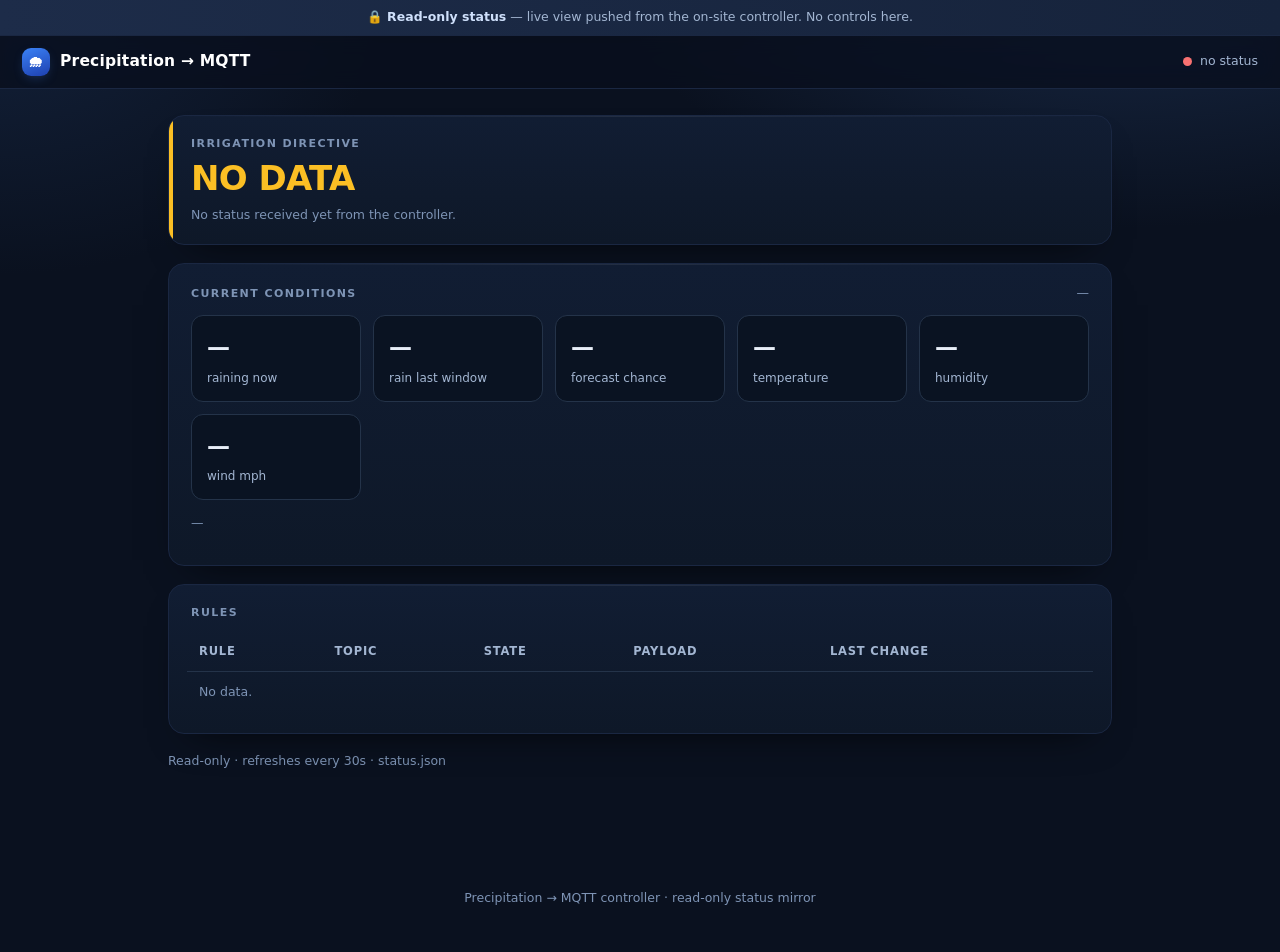
==== cloud-status/index.html @ e4601fec "Add outbound read-only remote status page (push to cPanel) Lets you see status over the internet wit" ====
<!doctype html>
<html lang="en">
<head>
<meta charset="utf-8">
<meta name="viewport" content="width=device-width, initial-scale=1">
<meta name="color-scheme" content="dark light">
<title>Irrigation status · Precipitation → MQTT</title>
<link rel="icon" href="data:image/svg+xml,%3Csvg xmlns='http://www.w3.org/2000/svg' viewBox='0 0 100 100'%3E%3Ctext y='.9em' font-size='90'%3E%F0%9F%8C%A7%3C/text%3E%3C/svg%3E">
<link rel="stylesheet" href="assets/style.css">
</head>
<body>
<div class="banner">🔒 <b>Read‑only status</b> — live view pushed from the on‑site controller. No controls here.</div>
<header>
  <h1><span class="logo">🌧</span> Precipitation → MQTT</h1>
  <span class="spacer"></span>
  <span class="conn" id="connstate"><span class="dot idle"></span>connecting…</span>
</header>

<main id="dash" class="loading">
  <div id="stale" class="msg err" style="display:none"></div>

  <div class="card" id="directive-card">
    <div class="eyebrow">Irrigation directive</div>
    <div class="big unknown" id="directive">…</div>
    <div class="muted" id="directive-sub">Loading latest status…</div>
  </div>

  <div class="card">
    <div class="toprow">
      <div class="eyebrow">Current conditions</div>
      <div class="muted" id="updated">—</div>
    </div>
    <div class="grid" style="margin-top:12px">
      <div class="metric"><div class="v" id="m_rain">—</div><div class="k">raining now</div></div>
      <div class="metric"><div class="v" id="m_accum">—</div><div class="k" id="m_accum_k">rain last window</div></div>
      <div class="metric"><div class="v" id="m_prob">—</div><div class="k">forecast chance</div></div>
      <div class="metric"><div class="v" id="m_temp">—</div><div class="k">temperature</div></div>
      <div class="metric"><div class="v" id="m_hum">—</div><div class="k">humidity</div></div>
      <div class="metric"><div class="v" id="m_wind">—</div><div class="k">wind mph</div></div>
    </div>
    <p class="muted" style="margin-top:14px" id="forecast">—</p>
  </div>

  <div class="card">
    <div class="eyebrow" style="margin-bottom:10px">Rules</div>
    <div class="table-wrap">
      <table>
        <thead><tr><th>Rule</th><th>Topic</th><th>State</th><th>Payload</th><th>Last change</th></tr></thead>
        <tbody id="rulebody"><tr><td colspan="5" class="muted">Loading…</td></tr></tbody>
      </table>
    </div>
  </div>

  <p class="muted">Read‑only · refreshes every 30s · <span id="src">status.json</span></p>
</main>

<footer>Precipitation → MQTT controller · read‑only status mirror</footer>
<script src="assets/app.js"></script>
</body>
</html>
---- cloud-status/assets/style.css ----
/* ===========================================================================
   Precipitation -> MQTT  ·  UI stylesheet
   Self-contained (no external fonts/CDNs) so it runs on any static host.
   Kept identical to the live webui.py theme (a few extras like .banner/.chip
   are demo-only but harmless in the live app).
   =========================================================================== */
:root{
  --bg:#0a111f;--bg2:#0c1424;--panel:#111d33;--panel2:#0e1828;
  --line:#243349;--line2:#1a2742;--ink:#e8eef8;--muted:#a3b6d2;--muted2:#7e94b5;
  --accent:#4b8bf5;--accent2:#2f6fe0;--accentglow:rgba(75,139,245,.35);
  --good:#34d399;--good2:#22c55e;--bad:#f87171;--bad2:#ef4444;--warn:#fbbf24;
  --r:10px;--r-lg:16px;--r-pill:999px;
  --shadow:0 18px 40px -24px rgba(0,0,0,.85);
  --ring:0 0 0 3px var(--accentglow);
  --t:.18s cubic-bezier(.4,0,.2,1);
}
*{box-sizing:border-box}
html{scroll-behavior:smooth}
body{
  font-family:system-ui,-apple-system,"Segoe UI",Roboto,Helvetica,Arial,sans-serif;
  margin:0;color:var(--ink);min-height:100vh;line-height:1.5;
  -webkit-font-smoothing:antialiased;text-rendering:optimizeLegibility;
  background:
    radial-gradient(900px 500px at 88% -8%,#1a2c4b 0,transparent 60%),
    radial-gradient(700px 500px at 0% 0%,#13213a 0,transparent 55%),
    var(--bg);
  background-attachment:fixed;
}
a{color:#86b6ff;text-decoration:none}
a:hover{text-decoration:underline}
::selection{background:var(--accentglow)}

/* demo banner ------------------------------------------------------------- */
.banner{background:linear-gradient(90deg,#1d2c49,#16233b);border-bottom:1px solid var(--line2);
  color:var(--muted);font-size:12.5px;text-align:center;padding:8px 14px}
.banner b{color:#cfe0fb}

/* header / nav ------------------------------------------------------------ */
header{position:sticky;top:0;z-index:20;display:flex;gap:22px;align-items:center;
  padding:12px 22px;background:rgba(9,15,28,.78);
  backdrop-filter:saturate(140%) blur(10px);-webkit-backdrop-filter:saturate(140%) blur(10px);
  border-bottom:1px solid var(--line2)}
header h1{font-size:15.5px;margin:0;color:#fff;display:flex;gap:10px;align-items:center;
  font-weight:700;letter-spacing:.2px}
header h1 .logo{display:inline-grid;place-items:center;width:28px;height:28px;border-radius:9px;
  background:linear-gradient(160deg,#3b82f6,#1e40af);box-shadow:0 4px 12px -4px var(--accentglow);font-size:15px}
nav{display:flex;gap:4px;flex-wrap:wrap}
nav a{color:var(--muted);font-size:14px;padding:7px 13px;border-radius:9px;font-weight:500;
  transition:color var(--t),background var(--t)}
nav a:hover{color:#fff;background:#17243c;text-decoration:none}
nav a.active{color:#fff;background:#1c2e4e;font-weight:600;
  box-shadow:inset 0 0 0 1px #2c4470,0 1px 0 rgba(255,255,255,.04)}
.spacer{flex:1}
.conn{font-size:12.5px;color:var(--muted);display:flex;align-items:center;white-space:nowrap;font-weight:500}
.dot{width:9px;height:9px;border-radius:50%;display:inline-block;margin-right:8px;position:relative}
.dot.up{background:var(--good)}.dot.down{background:var(--bad)}.dot.idle{background:var(--muted2)}
.dot.up::after{content:"";position:absolute;inset:-4px;border-radius:50%;
  border:2px solid var(--good);opacity:.5;animation:ping 1.8s cubic-bezier(0,0,.2,1) infinite}
@keyframes ping{0%{transform:scale(.6);opacity:.7}80%,100%{transform:scale(1.7);opacity:0}}

/* layout ------------------------------------------------------------------ */
main{max-width:980px;margin:26px auto;padding:0 18px 72px;animation:rise .35s ease both}
@keyframes rise{from{opacity:0;transform:translateY(6px)}to{opacity:1;transform:none}}
.card{position:relative;background:linear-gradient(180deg,var(--panel),var(--panel2));
  border:1px solid var(--line2);border-radius:var(--r-lg);padding:20px 22px;margin-bottom:18px;
  box-shadow:var(--shadow)}
.card::before{content:"";position:absolute;inset:0 0 auto 0;height:1px;border-radius:var(--r-lg) var(--r-lg) 0 0;
  background:linear-gradient(90deg,transparent,rgba(255,255,255,.08),transparent)}
.card h3{margin:0 0 4px;font-size:15px;letter-spacing:.2px}
.eyebrow{text-transform:uppercase;letter-spacing:.13em;font-size:11px;color:var(--muted2);font-weight:700}
.toprow{display:flex;justify-content:space-between;align-items:baseline;gap:12px;flex-wrap:wrap}
hr{border:0;border-top:1px solid var(--line2);margin:18px 0}

/* directive hero ---------------------------------------------------------- */
#directive-card{overflow:hidden}
#directive-card::after{content:"";position:absolute;left:0;top:0;bottom:0;width:4px;
  background:var(--muted2);transition:background var(--t)}
#directive-card.state-inhibit::after{background:linear-gradient(var(--bad),var(--bad2))}
#directive-card.state-allow::after{background:linear-gradient(var(--good),var(--good2))}
#directive-card.state-unknown::after{background:var(--warn)}
#directive-card.state-inhibit{background:linear-gradient(180deg,rgba(248,113,113,.07),var(--panel2))}
#directive-card.state-allow{background:linear-gradient(180deg,rgba(52,211,153,.06),var(--panel2))}
.big{font-size:34px;font-weight:800;margin:8px 0;letter-spacing:-.6px;line-height:1.1}
.inhibit{color:var(--bad)}.allow{color:var(--good)}.unknown{color:var(--warn)}

/* tables ------------------------------------------------------------------ */
.table-wrap{overflow-x:auto;border-radius:var(--r);margin:0 -4px}
table{width:100%;border-collapse:collapse;font-size:14px;min-width:520px}
th,td{text-align:left;padding:11px 12px;border-bottom:1px solid var(--line)}
tbody tr{transition:background var(--t)}
tbody tr:hover{background:rgba(255,255,255,.022)}
tbody tr:last-child td{border-bottom:0}
th{color:var(--muted);font-weight:600;font-size:11.5px;text-transform:uppercase;letter-spacing:.07em}
td:nth-child(4){font-variant-numeric:tabular-nums}
code{background:#0a1322;border:1px solid var(--line);border-radius:6px;padding:1.5px 6px;
  font-size:12.5px;font-family:ui-monospace,Menlo,Consolas,monospace}

/* pills / badges ---------------------------------------------------------- */
.pill{display:inline-flex;align-items:center;gap:6px;padding:3.5px 11px;border-radius:var(--r-pill);
  font-size:12px;font-weight:700;white-space:nowrap}
.pill::before{content:"";width:6px;height:6px;border-radius:50%;background:currentColor;opacity:.9}
.on{background:#3a1115;color:#fda4af;box-shadow:0 0 0 1px #7f1d1d inset}
.off{background:#0f2e1c;color:#86efac;box-shadow:0 0 0 1px #14532d inset}
.na{background:#1c2740;color:#cdd9ec;box-shadow:0 0 0 1px #2c3c5a inset}

/* forms ------------------------------------------------------------------- */
label{display:block;font-size:13px;color:var(--muted);margin:14px 0 6px;font-weight:600}
.hint{font-weight:400;color:var(--muted2)}
input,textarea,select{width:100%;background:#0a1322;color:var(--ink);
  border:1px solid var(--line);border-radius:var(--r);padding:10px 12px;font-size:14px;
  font-family:inherit;transition:border-color var(--t),box-shadow var(--t),background var(--t)}
input::placeholder,textarea::placeholder{color:#5a6f90}
input:hover,textarea:hover,select:hover{border-color:#33486a}
input:focus,textarea:focus,select:focus{outline:none;border-color:var(--accent);box-shadow:var(--ring)}
select{appearance:none;-webkit-appearance:none;cursor:pointer;
  background-image:linear-gradient(45deg,transparent 50%,var(--muted) 50%),linear-gradient(135deg,var(--muted) 50%,transparent 50%);
  background-position:calc(100% - 18px) 17px,calc(100% - 13px) 17px;background-size:5px 5px,5px 5px;background-repeat:no-repeat;padding-right:34px}
input.invalid{border-color:var(--bad);box-shadow:0 0 0 3px rgba(248,113,113,.16)}
.field-err{color:#fda4af;font-size:12px;margin-top:5px;min-height:14px}
textarea{min-height:340px;font-family:ui-monospace,Menlo,Consolas,monospace;line-height:1.55}
.row{display:flex;gap:16px;flex-wrap:wrap}.row>div{flex:1;min-width:165px}

/* buttons ----------------------------------------------------------------- */
button{background:linear-gradient(180deg,var(--accent),var(--accent2));color:#fff;border:0;
  border-radius:var(--r);padding:11px 20px;font-size:14px;font-weight:700;cursor:pointer;margin-top:18px;
  box-shadow:0 8px 18px -10px var(--accentglow);transition:filter var(--t),transform var(--t),box-shadow var(--t)}
button:hover{filter:brightness(1.08)}
button:active{transform:translateY(1px)}
button:focus-visible{outline:none;box-shadow:var(--ring)}
button.secondary{background:#1c2e4e;box-shadow:none;color:#dbe6f7}
button.secondary:hover{background:#26395e;filter:none}
button.danger{background:#3a1115;color:#fecaca;box-shadow:0 0 0 1px #7f1d1d inset}
button.danger:hover{background:#511a20;filter:none}
button.mini{padding:8px 13px;margin-top:0;font-size:13px}
.btnrow{display:flex;gap:10px;align-items:center;flex-wrap:wrap;margin-top:16px}
.btnrow button{margin-top:0}

/* messages / metrics ------------------------------------------------------ */
.msg{padding:12px 15px;border-radius:var(--r);margin-bottom:16px;font-size:14px;font-weight:600;
  display:flex;align-items:center;gap:9px}
.ok{background:#0f2e1c;color:#bbf7d0;box-shadow:0 0 0 1px #14532d inset}
.err{background:#3a1115;color:#fecaca;box-shadow:0 0 0 1px #7f1d1d inset}
.muted{color:var(--muted2);font-size:12.5px}
.grid{display:grid;grid-template-columns:repeat(auto-fit,minmax(150px,1fr));gap:12px}
.metric{background:#0a1322;border:1px solid var(--line);border-radius:12px;padding:14px 15px;
  transition:transform var(--t),border-color var(--t)}
.metric:hover{transform:translateY(-2px);border-color:#314865}
.metric .v{font-size:23px;font-weight:700;letter-spacing:-.3px;font-variant-numeric:tabular-nums}
.metric .k{color:var(--muted);font-size:12px;margin-top:4px}

/* loading shimmer (dashboard before first data) --------------------------- */
#dash.loading .metric .v,#dash.loading #directive{color:transparent;border-radius:8px;
  background:linear-gradient(90deg,#0e1a2d 25%,#192842 37%,#0e1a2d 63%);
  background-size:400% 100%;animation:shimmer 1.4s ease infinite}
@keyframes shimmer{0%{background-position:100% 0}100%{background-position:-100% 0}}

/* demo controls ----------------------------------------------------------- */
.controls{display:flex;gap:10px;flex-wrap:wrap;align-items:center}
.chip{background:#0a1322;border:1px solid var(--line);color:var(--ink);border-radius:var(--r-pill);
  padding:8px 15px;font-size:13px;font-weight:600;cursor:pointer;margin:0;transition:border-color var(--t),background var(--t),transform var(--t)}
.chip:hover{border-color:var(--accent)}
.chip:active{transform:translateY(1px)}
.chip.active{background:#1c2e4e;border-color:var(--accent);box-shadow:0 0 0 1px var(--accent) inset}

/* rule builder ------------------------------------------------------------ */
.tabs{display:inline-flex;gap:4px;margin:6px 0 16px;padding:4px;background:#0a1322;
  border:1px solid var(--line);border-radius:12px}
.tab{margin:0;background:transparent;color:var(--muted);border:0;border-radius:9px;
  padding:8px 16px;font-weight:600;font-size:14px;cursor:pointer;box-shadow:none}
.tab:hover{color:#fff;filter:none}
.tab.active{background:#1c2e4e;color:#fff;box-shadow:inset 0 0 0 1px #2c4470}
.rule-card{background:#0b1525;border:1px solid var(--line);border-radius:13px;padding:16px 18px;margin-bottom:14px}
.rule-card .rhead{display:flex;justify-content:space-between;align-items:center;gap:10px}
.rule-card .rhead .idx{font-size:11px;color:var(--muted2);font-weight:700;text-transform:uppercase;letter-spacing:.09em}
.cond{align-items:flex-end}
.cond .rm{flex:0 0 auto;min-width:0}
.combine-wrap{margin-top:6px}

/* toast ------------------------------------------------------------------- */
#toast{position:fixed;left:50%;bottom:26px;transform:translateX(-50%) translateY(40px);
  background:#0f2e1c;color:#bbf7d0;box-shadow:0 0 0 1px #14532d inset,0 16px 36px -14px #000;
  padding:13px 19px;border-radius:12px;font-size:14px;font-weight:600;opacity:0;
  transition:opacity .25s,transform .25s;pointer-events:none;z-index:60}
#toast.show{opacity:1;transform:translateX(-50%) translateY(0)}
#toast.err{background:#3a1115;color:#fecaca;box-shadow:0 0 0 1px #7f1d1d inset,0 16px 36px -14px #000}

footer{max-width:980px;margin:0 auto;padding:8px 18px 44px;color:var(--muted2);font-size:12.5px;text-align:center}

@media (max-width:560px){
  header{gap:12px;padding:10px 14px}
  .conn{display:none}
  main{margin-top:16px}
  .big{font-size:28px}
}
@media (prefers-reduced-motion:reduce){
  *{animation-duration:.001ms!important;animation-iteration-count:1!important;transition-duration:.001ms!important;scroll-behavior:auto!important}
}
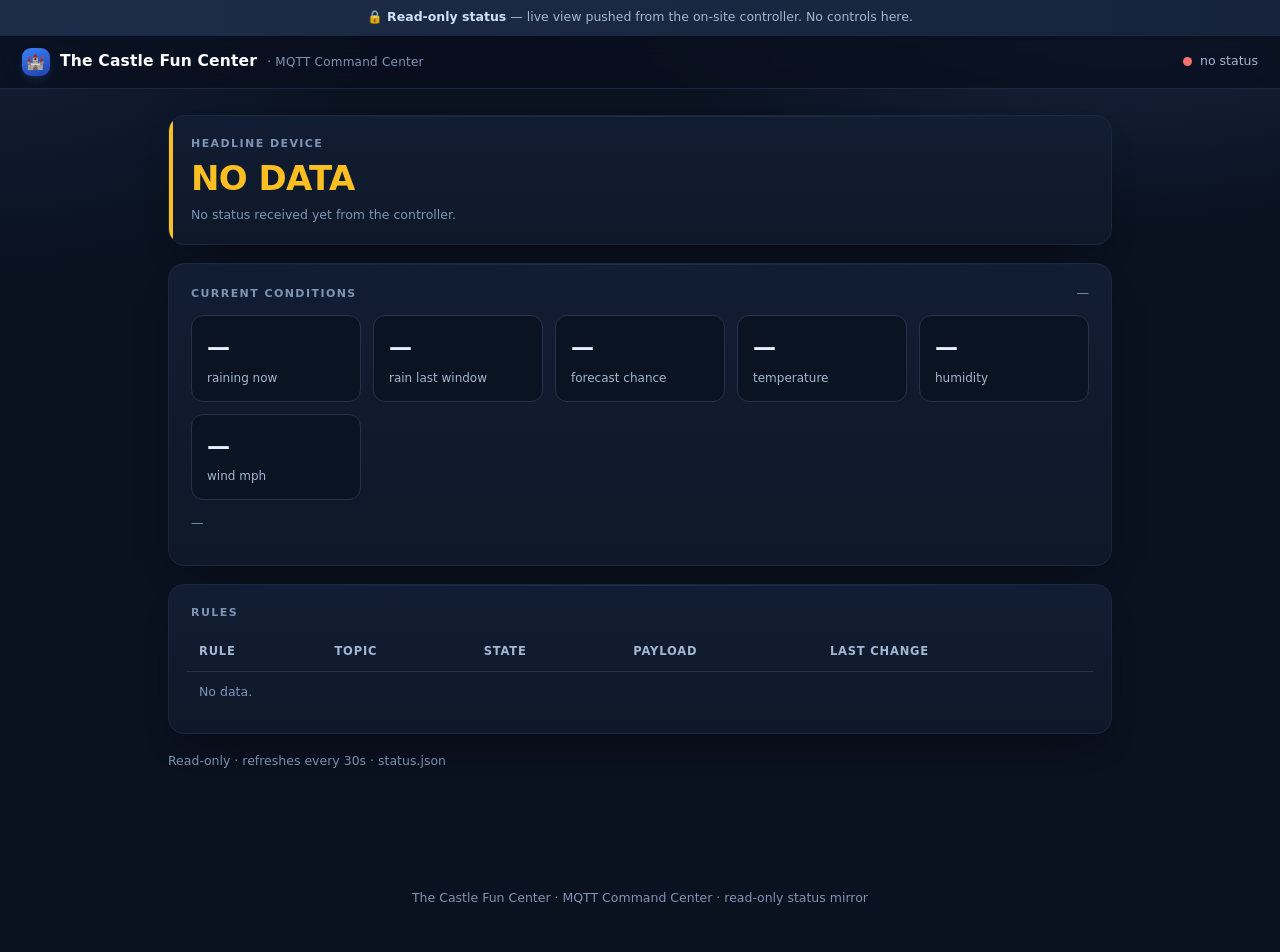
==== commit 82d90a19: "Add files via upload" ====
--- a/cloud-status/index.html
+++ b/cloud-status/index.html
@@ -4,14 +4,14 @@
 <meta charset="utf-8">
 <meta name="viewport" content="width=device-width, initial-scale=1">
 <meta name="color-scheme" content="dark light">
-<title>Irrigation status · Precipitation → MQTT</title>
-<link rel="icon" href="data:image/svg+xml,%3Csvg xmlns='http://www.w3.org/2000/svg' viewBox='0 0 100 100'%3E%3Ctext y='.9em' font-size='90'%3E%F0%9F%8C%A7%3C/text%3E%3C/svg%3E">
+<title>Status · The Castle Fun Center</title>
+<link rel="icon" href="data:image/svg+xml,%3Csvg xmlns='http://www.w3.org/2000/svg' viewBox='0 0 100 100'%3E%3Ctext y='.9em' font-size='90'%3E%F0%9F%8F%B0%3C/text%3E%3C/svg%3E">
 <link rel="stylesheet" href="assets/style.css">
 </head>
 <body>
 <div class="banner">🔒 <b>Read‑only status</b> — live view pushed from the on‑site controller. No controls here.</div>
 <header>
-  <h1><span class="logo">🌧</span> Precipitation → MQTT</h1>
+  <h1><span class="logo">🏰</span> The Castle Fun Center <span style="font-weight:500;color:var(--muted2);font-size:12px;letter-spacing:.02em">· MQTT Command Center</span></h1>
   <span class="spacer"></span>
   <span class="conn" id="connstate"><span class="dot idle"></span>connecting…</span>
 </header>
@@ -20,7 +20,7 @@
   <div id="stale" class="msg err" style="display:none"></div>
 
   <div class="card" id="directive-card">
-    <div class="eyebrow">Irrigation directive</div>
+    <div class="eyebrow">Headline device</div>
     <div class="big unknown" id="directive">…</div>
     <div class="muted" id="directive-sub">Loading latest status…</div>
   </div>
@@ -54,7 +54,7 @@
   <p class="muted">Read‑only · refreshes every 30s · <span id="src">status.json</span></p>
 </main>
 
-<footer>Precipitation → MQTT controller · read‑only status mirror</footer>
+<footer>The Castle Fun Center · MQTT Command Center · read‑only status mirror</footer>
 <script src="assets/app.js"></script>
 </body>
 </html>
